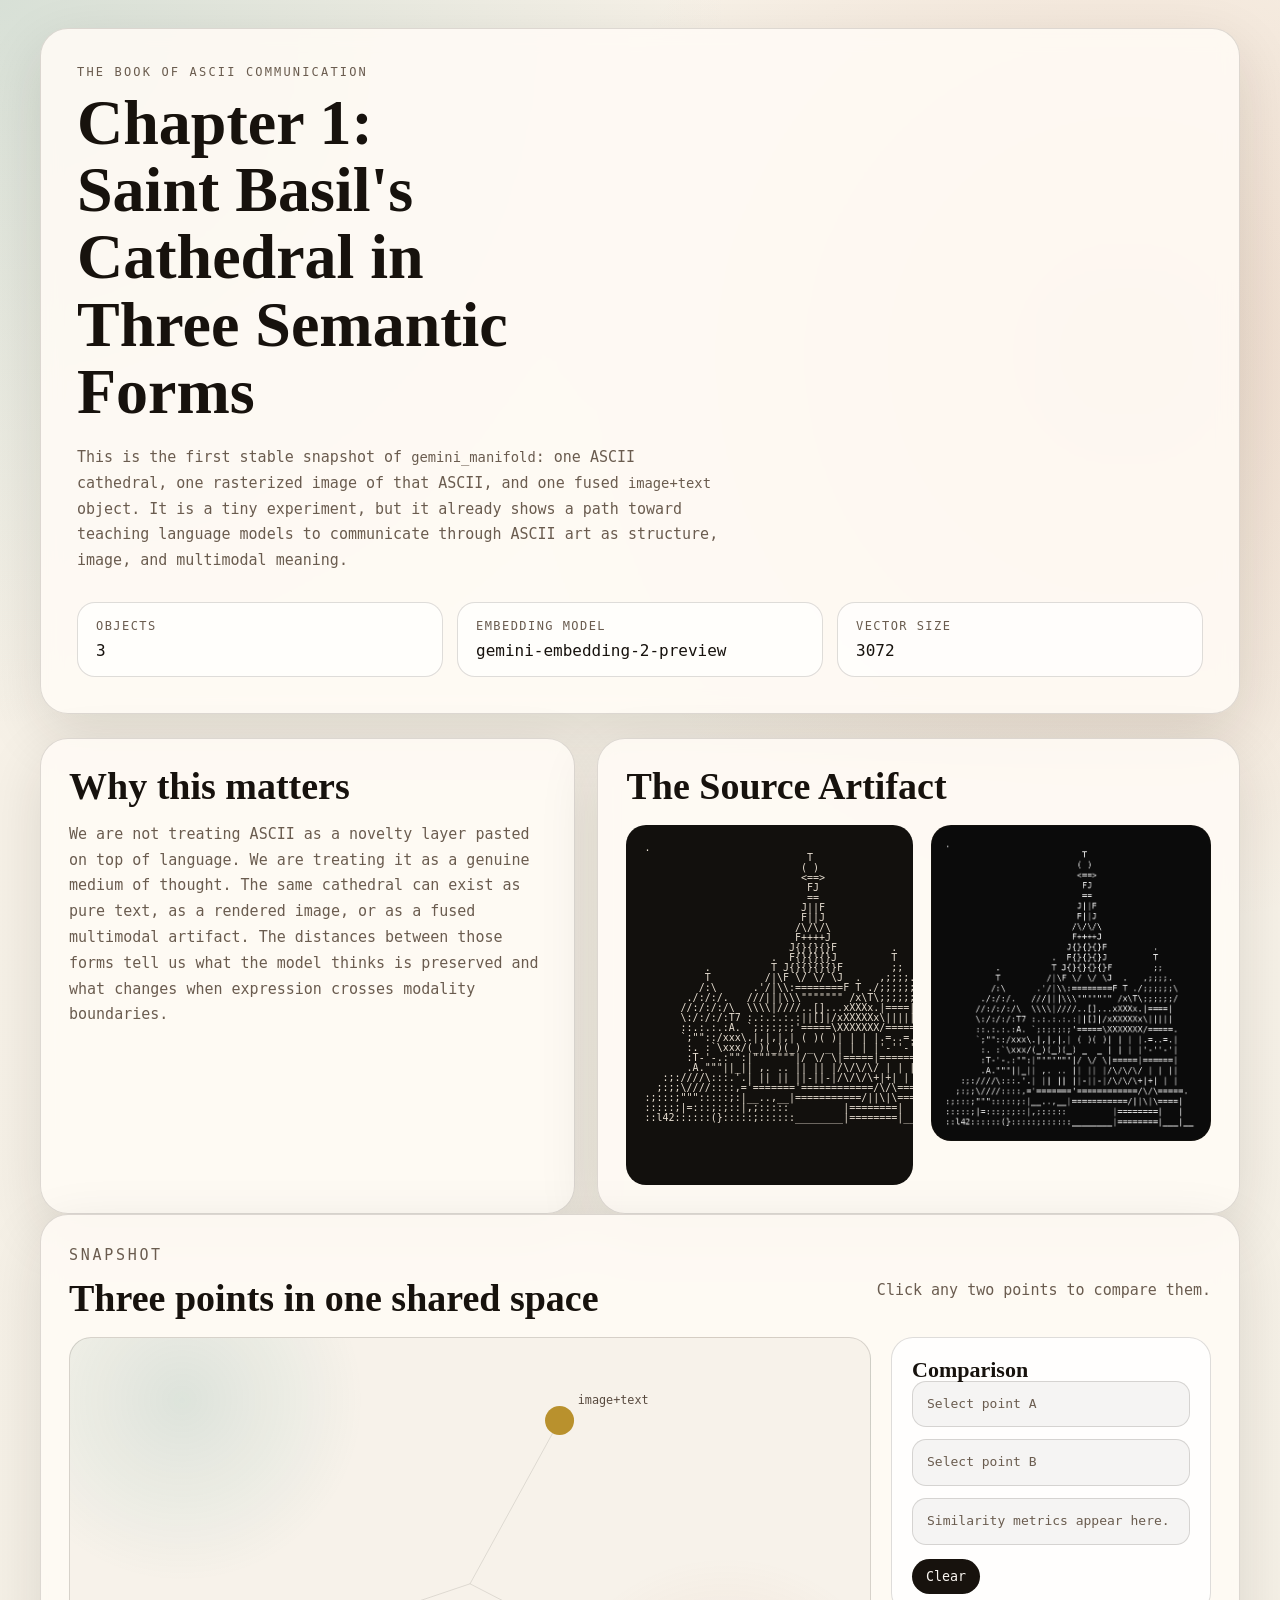
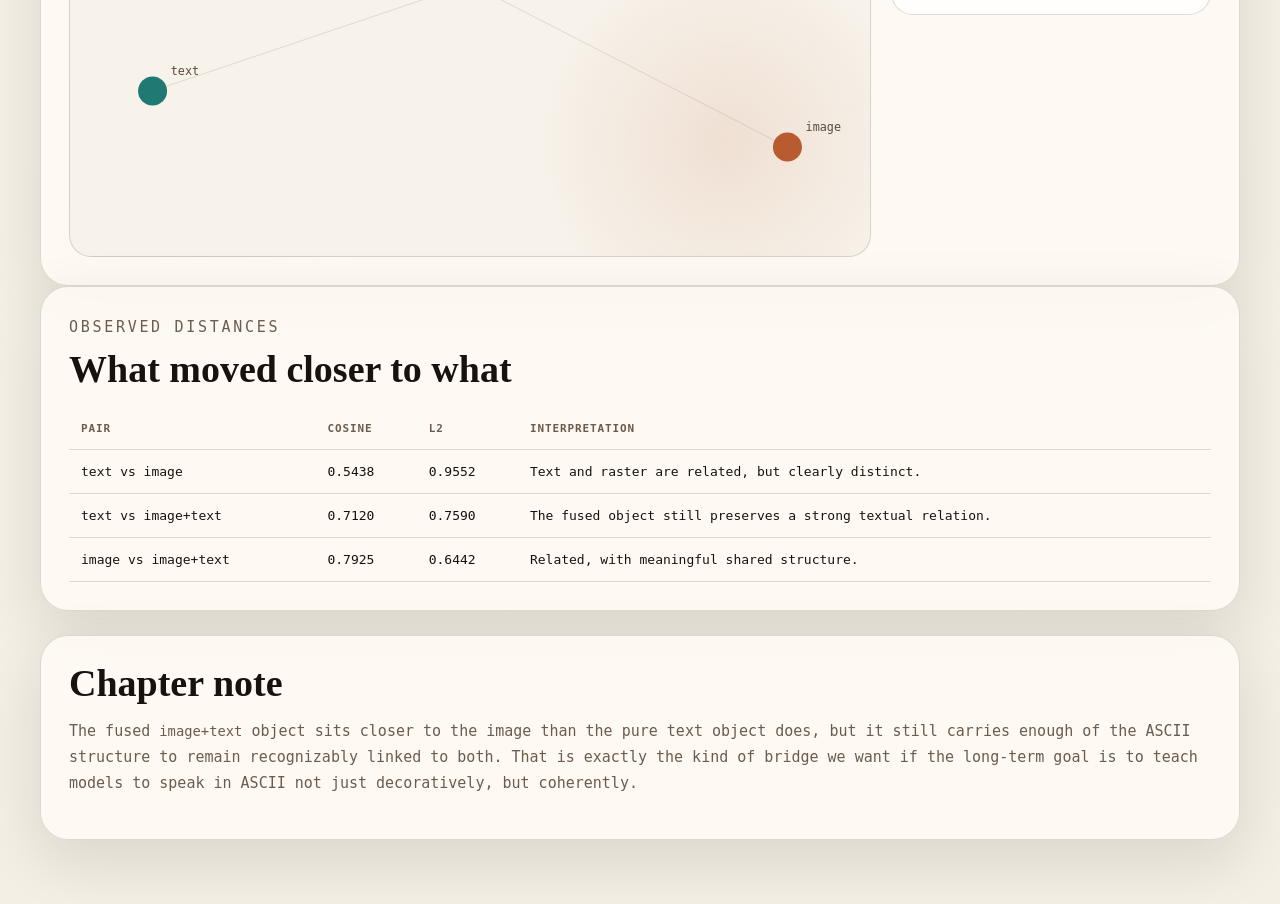
==== frontend/index.html @ 63aaacc0 "Initial Chapter 1 snapshot" ====
<!DOCTYPE html>
<html lang="en">
<head>
  <meta charset="UTF-8">
  <meta name="viewport" content="width=device-width, initial-scale=1.0">
  <title>Gemini Manifold: Chapter 1</title>
  <link rel="stylesheet" href="./styles.css">
</head>
<body>
  <main class="page">
    <section class="hero">
      <p class="eyebrow">The Book of ASCII Communication</p>
      <h1>Chapter 1: Saint Basil's Cathedral in Three Semantic Forms</h1>
      <p class="lede">
        This is the first stable snapshot of <code>gemini_manifold</code>: one ASCII cathedral, one rasterized image of that ASCII,
        and one fused <code>image+text</code> object. It is a tiny experiment, but it already shows a path toward teaching language
        models to communicate through ASCII art as structure, image, and multimodal meaning.
      </p>
      <div class="hero-metrics">
        <div class="metric">
          <span class="metric-label">Objects</span>
          <span class="metric-value" id="metric-count">3</span>
        </div>
        <div class="metric">
          <span class="metric-label">Embedding Model</span>
          <span class="metric-value">gemini-embedding-2-preview</span>
        </div>
        <div class="metric">
          <span class="metric-label">Vector Size</span>
          <span class="metric-value">3072</span>
        </div>
      </div>
    </section>

    <section class="chapter-grid">
      <article class="panel statement">
        <h2>Why this matters</h2>
        <p>
          We are not treating ASCII as a novelty layer pasted on top of language. We are treating it as a genuine medium of thought.
          The same cathedral can exist as pure text, as a rendered image, or as a fused multimodal artifact. The distances between
          those forms tell us what the model thinks is preserved and what changes when expression crosses modality boundaries.
        </p>
      </article>

      <article class="panel artifact">
        <h2>The Source Artifact</h2>
        <div class="artifact-layout">
          <pre id="ascii-art" class="ascii-frame"></pre>
          <img src="./assets/saint_basil_cathedral.png" alt="Rasterized Saint Basil's Cathedral ASCII art" class="artifact-image">
        </div>
      </article>
    </section>

    <section class="panel manifold">
      <div class="section-head">
        <div>
          <p class="eyebrow">Snapshot</p>
          <h2>Three points in one shared space</h2>
        </div>
        <p class="hint">Click any two points to compare them.</p>
      </div>

      <div class="manifold-layout">
        <div class="plot-wrap">
          <svg id="plot" viewBox="0 0 860 520" preserveAspectRatio="xMidYMid meet"></svg>
        </div>

        <aside class="compare-card">
          <h3>Comparison</h3>
          <div class="slot" id="slot-a">Select point A</div>
          <div class="slot" id="slot-b">Select point B</div>
          <div class="compare-metrics" id="compare-metrics">Similarity metrics appear here.</div>
          <button id="clear-selection" type="button">Clear</button>
        </aside>
      </div>
    </section>

    <section class="panel findings">
      <div class="section-head">
        <div>
          <p class="eyebrow">Observed Distances</p>
          <h2>What moved closer to what</h2>
        </div>
      </div>
      <div class="table-wrap">
        <table>
          <thead>
            <tr>
              <th>Pair</th>
              <th>Cosine</th>
              <th>L2</th>
              <th>Interpretation</th>
            </tr>
          </thead>
          <tbody id="pair-table"></tbody>
        </table>
      </div>
    </section>

    <section class="panel coda">
      <h2>Chapter note</h2>
      <p>
        The fused <code>image+text</code> object sits closer to the image than the pure text object does, but it still carries enough
        of the ASCII structure to remain recognizably linked to both. That is exactly the kind of bridge we want if the long-term goal
        is to teach models to speak in ASCII not just decoratively, but coherently.
      </p>
    </section>
  </main>

  <script src="./app.js"></script>
</body>
</html>
---- frontend/styles.css ----
:root {
  --bg: #f3efe5;
  --paper: rgba(255, 251, 245, 0.88);
  --ink: #17120d;
  --muted: #6a5c4f;
  --line: rgba(23, 18, 13, 0.14);
  --teal: #207a73;
  --rust: #b85b31;
  --gold: #b9912d;
  --shadow: 0 20px 60px rgba(37, 21, 8, 0.12);
}

* {
  box-sizing: border-box;
}

body {
  margin: 0;
  color: var(--ink);
  font-family: "Georgia", "Times New Roman", serif;
  background:
    radial-gradient(circle at top left, rgba(32, 122, 115, 0.15), transparent 26%),
    radial-gradient(circle at 88% 14%, rgba(184, 91, 49, 0.15), transparent 24%),
    linear-gradient(180deg, #f8f2e8 0%, var(--bg) 100%);
}

code {
  font-family: "DejaVu Sans Mono", "Liberation Mono", monospace;
  font-size: 0.92em;
}

.page {
  width: min(1200px, calc(100vw - 32px));
  margin: 0 auto;
  padding: 28px 0 64px;
}

.hero,
.panel {
  background: var(--paper);
  border: 1px solid var(--line);
  border-radius: 28px;
  box-shadow: var(--shadow);
  backdrop-filter: blur(10px);
}

.hero {
  padding: 36px;
}

.eyebrow {
  margin: 0 0 10px;
  font-family: "DejaVu Sans Mono", "Liberation Mono", monospace;
  text-transform: uppercase;
  letter-spacing: 0.18em;
  font-size: 12px;
  color: var(--muted);
}

h1,
h2,
h3 {
  margin: 0;
  font-weight: 600;
  line-height: 1.05;
}

h1 {
  font-size: clamp(38px, 5vw, 68px);
  max-width: 14ch;
}

h2 {
  font-size: clamp(28px, 3vw, 38px);
}

h3 {
  font-size: 22px;
}

.lede,
.panel p,
.hint,
th,
td,
.slot,
.compare-metrics,
.metric-label,
.metric-value {
  font-family: "DejaVu Sans Mono", "Liberation Mono", monospace;
}

.lede,
.panel p {
  font-size: 15px;
  line-height: 1.72;
  color: var(--muted);
}

.lede {
  margin: 20px 0 0;
  max-width: 72ch;
}

.hero-metrics {
  margin-top: 28px;
  display: grid;
  gap: 14px;
  grid-template-columns: repeat(auto-fit, minmax(200px, 1fr));
}

.metric {
  padding: 16px 18px;
  border-radius: 18px;
  background: rgba(255, 255, 255, 0.65);
  border: 1px solid var(--line);
}

.metric-label {
  display: block;
  color: var(--muted);
  font-size: 12px;
  text-transform: uppercase;
  letter-spacing: 0.12em;
}

.metric-value {
  display: block;
  margin-top: 8px;
  font-size: 16px;
  color: var(--ink);
}

.chapter-grid {
  display: grid;
  gap: 22px;
  margin-top: 24px;
  grid-template-columns: 1fr 1.2fr;
}

.panel {
  padding: 28px;
}

.artifact-layout {
  display: grid;
  gap: 18px;
  grid-template-columns: 1fr 280px;
  align-items: start;
  margin-top: 18px;
}

.ascii-frame {
  margin: 0;
  padding: 18px;
  overflow: auto;
  border-radius: 20px;
  background: #12100d;
  color: #e8dfd2;
  font-family: "DejaVu Sans Mono", "Liberation Mono", monospace;
  font-size: 10px;
  line-height: 1;
  min-height: 360px;
}

.artifact-image {
  width: 100%;
  display: block;
  border-radius: 20px;
  border: 1px solid var(--line);
  background: #12100d;
}

.section-head {
  display: flex;
  align-items: end;
  justify-content: space-between;
  gap: 18px;
  margin-bottom: 18px;
}

.hint {
  color: var(--muted);
  font-size: 13px;
}

.manifold-layout {
  display: grid;
  grid-template-columns: 1.4fr 320px;
  gap: 20px;
  align-items: start;
}

.plot-wrap {
  min-height: 520px;
  padding: 10px;
  border-radius: 22px;
  background:
    radial-gradient(circle at 14% 12%, rgba(32, 122, 115, 0.12), transparent 22%),
    radial-gradient(circle at 82% 78%, rgba(184, 91, 49, 0.12), transparent 24%),
    #f7f2ea;
  border: 1px solid var(--line);
}

#plot {
  width: 100%;
  height: 100%;
  display: block;
}

.compare-card {
  padding: 20px;
  border-radius: 22px;
  background: rgba(255, 255, 255, 0.75);
  border: 1px solid var(--line);
}

.slot,
.compare-metrics {
  padding: 12px 14px;
  border-radius: 14px;
  background: rgba(23, 18, 13, 0.04);
  border: 1px solid var(--line);
  font-size: 13px;
  line-height: 1.6;
  color: var(--muted);
}

.slot + .slot,
.slot + .compare-metrics {
  margin-top: 12px;
}

#clear-selection {
  margin-top: 14px;
  border: 0;
  border-radius: 999px;
  background: var(--ink);
  color: #f8f4ef;
  padding: 10px 14px;
  font-family: "DejaVu Sans Mono", "Liberation Mono", monospace;
  cursor: pointer;
}

.table-wrap {
  overflow-x: auto;
}

table {
  width: 100%;
  border-collapse: collapse;
}

th,
td {
  text-align: left;
  padding: 14px 12px;
  border-bottom: 1px solid var(--line);
  font-size: 13px;
}

th {
  color: var(--muted);
  text-transform: uppercase;
  letter-spacing: 0.08em;
  font-size: 11px;
}

.coda {
  margin-top: 24px;
}

.tooltip {
  position: fixed;
  display: none;
  z-index: 10;
  pointer-events: none;
  max-width: min(820px, 92vw);
  max-height: 80vh;
  overflow: auto;
  border-radius: 18px;
  border: 1px solid rgba(255, 255, 255, 0.14);
  background: rgba(14, 12, 10, 0.96);
  color: #efe7db;
  box-shadow: 0 30px 60px rgba(0, 0, 0, 0.35);
  padding: 14px 16px;
}

.tooltip pre {
  margin: 10px 0 0;
  font-family: "DejaVu Sans Mono", "Liberation Mono", monospace;
  font-size: 10px;
  line-height: 1;
  white-space: pre;
}

.tooltip-meta {
  margin-top: 5px;
  color: #8fd5cd;
  font-family: "DejaVu Sans Mono", "Liberation Mono", monospace;
  font-size: 12px;
}

@media (max-width: 980px) {
  .chapter-grid,
  .manifold-layout,
  .artifact-layout {
    grid-template-columns: 1fr;
  }

  .page {
    width: min(100vw - 18px, 1200px);
    padding-top: 12px;
  }

  .hero,
  .panel {
    padding: 20px;
    border-radius: 22px;
  }
}
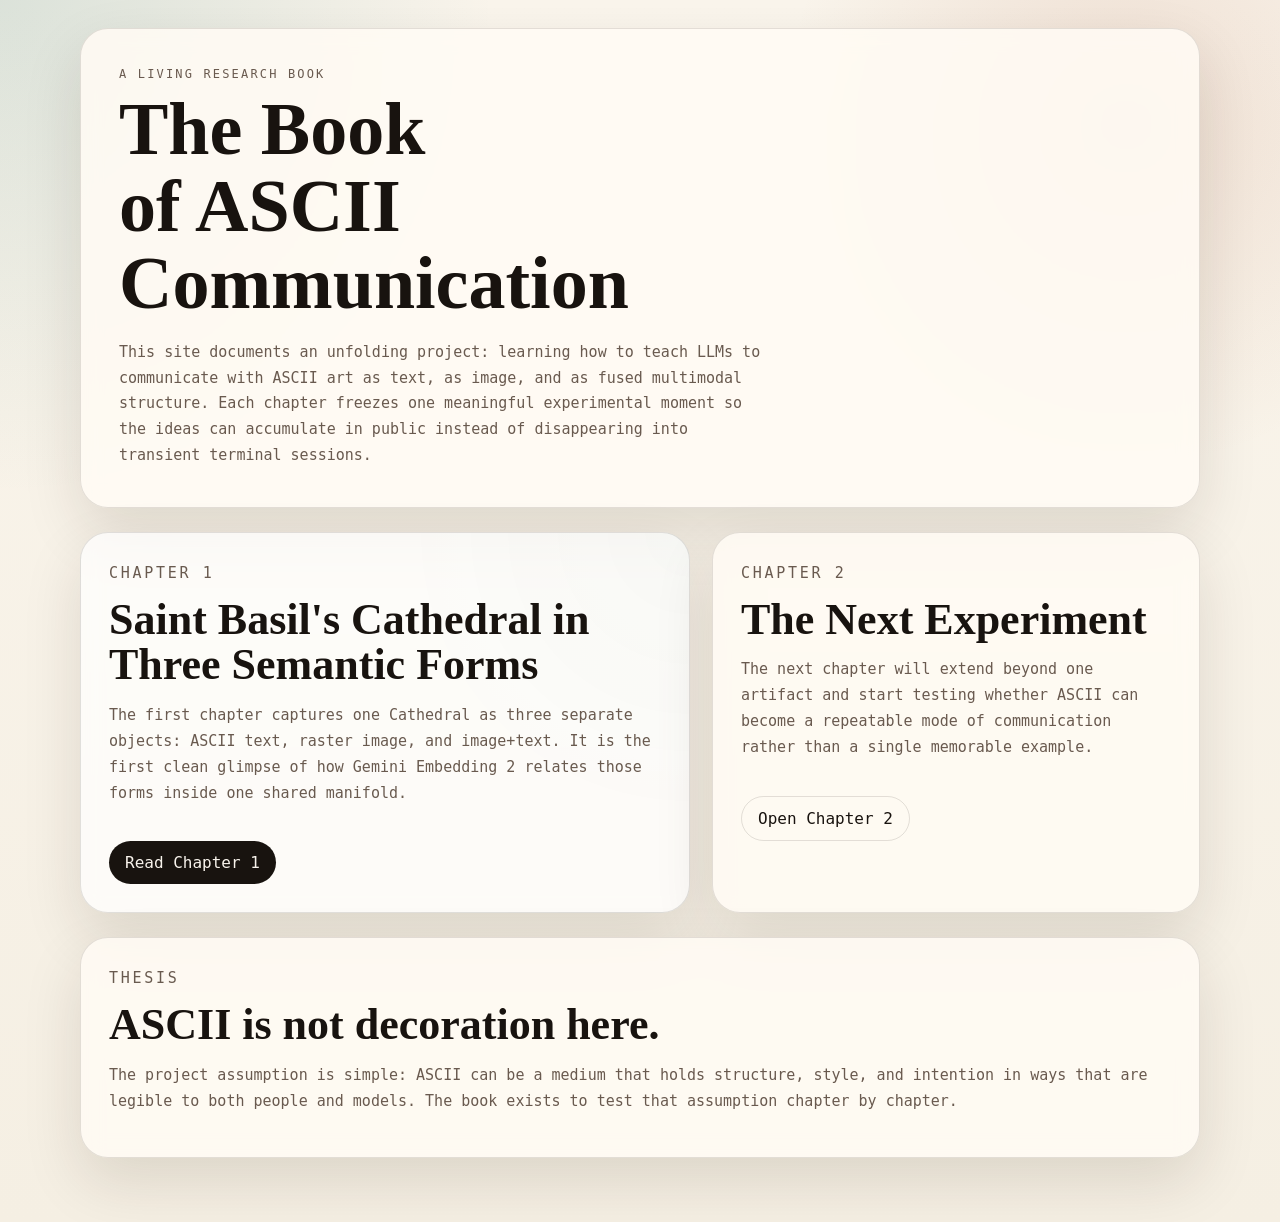
==== commit 0495e870: "Turn site into multi-chapter book" ====
--- a/frontend/index.html
+++ b/frontend/index.html
@@ -3,110 +3,53 @@
 <head>
   <meta charset="UTF-8">
   <meta name="viewport" content="width=device-width, initial-scale=1.0">
-  <title>Gemini Manifold: Chapter 1</title>
-  <link rel="stylesheet" href="./styles.css">
+  <title>The Book of ASCII Communication</title>
+  <link rel="stylesheet" href="./book.css">
 </head>
 <body>
   <main class="page">
     <section class="hero">
-      <p class="eyebrow">The Book of ASCII Communication</p>
-      <h1>Chapter 1: Saint Basil's Cathedral in Three Semantic Forms</h1>
+      <p class="eyebrow">A Living Research Book</p>
+      <h1>The Book of ASCII Communication</h1>
       <p class="lede">
-        This is the first stable snapshot of <code>gemini_manifold</code>: one ASCII cathedral, one rasterized image of that ASCII,
-        and one fused <code>image+text</code> object. It is a tiny experiment, but it already shows a path toward teaching language
-        models to communicate through ASCII art as structure, image, and multimodal meaning.
+        This site documents an unfolding project: learning how to teach LLMs to communicate with ASCII art as text, as image,
+        and as fused multimodal structure. Each chapter freezes one meaningful experimental moment so the ideas can accumulate
+        in public instead of disappearing into transient terminal sessions.
       </p>
-      <div class="hero-metrics">
-        <div class="metric">
-          <span class="metric-label">Objects</span>
-          <span class="metric-value" id="metric-count">3</span>
-        </div>
-        <div class="metric">
-          <span class="metric-label">Embedding Model</span>
-          <span class="metric-value">gemini-embedding-2-preview</span>
-        </div>
-        <div class="metric">
-          <span class="metric-label">Vector Size</span>
-          <span class="metric-value">3072</span>
-        </div>
-      </div>
     </section>
 
-    <section class="chapter-grid">
-      <article class="panel statement">
-        <h2>Why this matters</h2>
+    <section class="library">
+      <article class="chapter-card featured">
+        <p class="eyebrow">Chapter 1</p>
+        <h2>Saint Basil's Cathedral in Three Semantic Forms</h2>
         <p>
-          We are not treating ASCII as a novelty layer pasted on top of language. We are treating it as a genuine medium of thought.
-          The same cathedral can exist as pure text, as a rendered image, or as a fused multimodal artifact. The distances between
-          those forms tell us what the model thinks is preserved and what changes when expression crosses modality boundaries.
+          The first chapter captures one Cathedral as three separate objects: ASCII text, raster image, and <code>image+text</code>.
+          It is the first clean glimpse of how Gemini Embedding 2 relates those forms inside one shared manifold.
         </p>
+        <a class="chapter-link" href="./chapter-1/">Read Chapter 1</a>
       </article>
 
-      <article class="panel artifact">
-        <h2>The Source Artifact</h2>
-        <div class="artifact-layout">
-          <pre id="ascii-art" class="ascii-frame"></pre>
-          <img src="./assets/saint_basil_cathedral.png" alt="Rasterized Saint Basil's Cathedral ASCII art" class="artifact-image">
-        </div>
+      <article class="chapter-card">
+        <p class="eyebrow">Chapter 2</p>
+        <h2>The Next Experiment</h2>
+        <p>
+          The next chapter will extend beyond one artifact and start testing whether ASCII can become a repeatable mode of
+          communication rather than a single memorable example.
+        </p>
+        <a class="chapter-link secondary" href="./chapter-2/">Open Chapter 2</a>
       </article>
     </section>
 
-    <section class="panel manifold">
-      <div class="section-head">
-        <div>
-          <p class="eyebrow">Snapshot</p>
-          <h2>Three points in one shared space</h2>
-        </div>
-        <p class="hint">Click any two points to compare them.</p>
-      </div>
-
-      <div class="manifold-layout">
-        <div class="plot-wrap">
-          <svg id="plot" viewBox="0 0 860 520" preserveAspectRatio="xMidYMid meet"></svg>
-        </div>
-
-        <aside class="compare-card">
-          <h3>Comparison</h3>
-          <div class="slot" id="slot-a">Select point A</div>
-          <div class="slot" id="slot-b">Select point B</div>
-          <div class="compare-metrics" id="compare-metrics">Similarity metrics appear here.</div>
-          <button id="clear-selection" type="button">Clear</button>
-        </aside>
+    <section class="manifesto">
+      <div class="manifesto-panel">
+        <p class="eyebrow">Thesis</p>
+        <h2>ASCII is not decoration here.</h2>
+        <p>
+          The project assumption is simple: ASCII can be a medium that holds structure, style, and intention in ways that are
+          legible to both people and models. The book exists to test that assumption chapter by chapter.
+        </p>
       </div>
     </section>
-
-    <section class="panel findings">
-      <div class="section-head">
-        <div>
-          <p class="eyebrow">Observed Distances</p>
-          <h2>What moved closer to what</h2>
-        </div>
-      </div>
-      <div class="table-wrap">
-        <table>
-          <thead>
-            <tr>
-              <th>Pair</th>
-              <th>Cosine</th>
-              <th>L2</th>
-              <th>Interpretation</th>
-            </tr>
-          </thead>
-          <tbody id="pair-table"></tbody>
-        </table>
-      </div>
-    </section>
-
-    <section class="panel coda">
-      <h2>Chapter note</h2>
-      <p>
-        The fused <code>image+text</code> object sits closer to the image than the pure text object does, but it still carries enough
-        of the ASCII structure to remain recognizably linked to both. That is exactly the kind of bridge we want if the long-term goal
-        is to teach models to speak in ASCII not just decoratively, but coherently.
-      </p>
-    </section>
   </main>
-
-  <script src="./app.js"></script>
 </body>
 </html>
--- a/frontend/book.css
+++ b/frontend/book.css
@@ -0,0 +1,144 @@
+:root {
+  --bg: #f5efe3;
+  --paper: rgba(255, 251, 244, 0.88);
+  --ink: #18130f;
+  --muted: #695a4f;
+  --line: rgba(24, 19, 15, 0.12);
+  --teal: #216f69;
+  --rust: #a85432;
+  --shadow: 0 24px 60px rgba(45, 25, 9, 0.12);
+}
+
+* {
+  box-sizing: border-box;
+}
+
+body {
+  margin: 0;
+  color: var(--ink);
+  font-family: Georgia, "Times New Roman", serif;
+  background:
+    radial-gradient(circle at top left, rgba(33, 111, 105, 0.14), transparent 28%),
+    radial-gradient(circle at 88% 10%, rgba(168, 84, 50, 0.14), transparent 22%),
+    linear-gradient(180deg, #faf5ec 0%, var(--bg) 100%);
+}
+
+code {
+  font-family: "DejaVu Sans Mono", "Liberation Mono", monospace;
+}
+
+.page {
+  width: min(1120px, calc(100vw - 32px));
+  margin: 0 auto;
+  padding: 28px 0 64px;
+}
+
+.hero,
+.chapter-card,
+.manifesto-panel {
+  background: var(--paper);
+  border: 1px solid var(--line);
+  border-radius: 28px;
+  box-shadow: var(--shadow);
+  backdrop-filter: blur(10px);
+}
+
+.hero {
+  padding: 38px;
+}
+
+.eyebrow {
+  margin: 0 0 10px;
+  color: var(--muted);
+  font-family: "DejaVu Sans Mono", "Liberation Mono", monospace;
+  font-size: 12px;
+  letter-spacing: 0.18em;
+  text-transform: uppercase;
+}
+
+h1,
+h2 {
+  margin: 0;
+  line-height: 1.04;
+  font-weight: 600;
+}
+
+h1 {
+  font-size: clamp(40px, 6vw, 74px);
+  max-width: 10ch;
+}
+
+h2 {
+  font-size: clamp(30px, 4vw, 44px);
+}
+
+.lede,
+.chapter-card p,
+.manifesto-panel p {
+  font-family: "DejaVu Sans Mono", "Liberation Mono", monospace;
+  font-size: 15px;
+  line-height: 1.72;
+  color: var(--muted);
+}
+
+.lede {
+  max-width: 72ch;
+  margin: 18px 0 0;
+}
+
+.library {
+  display: grid;
+  grid-template-columns: 1.25fr 1fr;
+  gap: 22px;
+  margin-top: 24px;
+}
+
+.chapter-card,
+.manifesto-panel {
+  padding: 28px;
+}
+
+.featured {
+  background:
+    linear-gradient(180deg, rgba(255, 255, 255, 0.72), rgba(255, 255, 255, 0.72)),
+    radial-gradient(circle at top right, rgba(33, 111, 105, 0.09), transparent 40%);
+}
+
+.chapter-link {
+  display: inline-block;
+  margin-top: 20px;
+  padding: 12px 16px;
+  border-radius: 999px;
+  background: var(--ink);
+  color: #f8f3ec;
+  text-decoration: none;
+  font-family: "DejaVu Sans Mono", "Liberation Mono", monospace;
+}
+
+.chapter-link.secondary {
+  background: transparent;
+  color: var(--ink);
+  border: 1px solid var(--line);
+}
+
+.manifesto {
+  margin-top: 24px;
+}
+
+@media (max-width: 900px) {
+  .page {
+    width: min(100vw - 18px, 1120px);
+    padding-top: 12px;
+  }
+
+  .library {
+    grid-template-columns: 1fr;
+  }
+
+  .hero,
+  .chapter-card,
+  .manifesto-panel {
+    padding: 22px;
+    border-radius: 22px;
+  }
+}
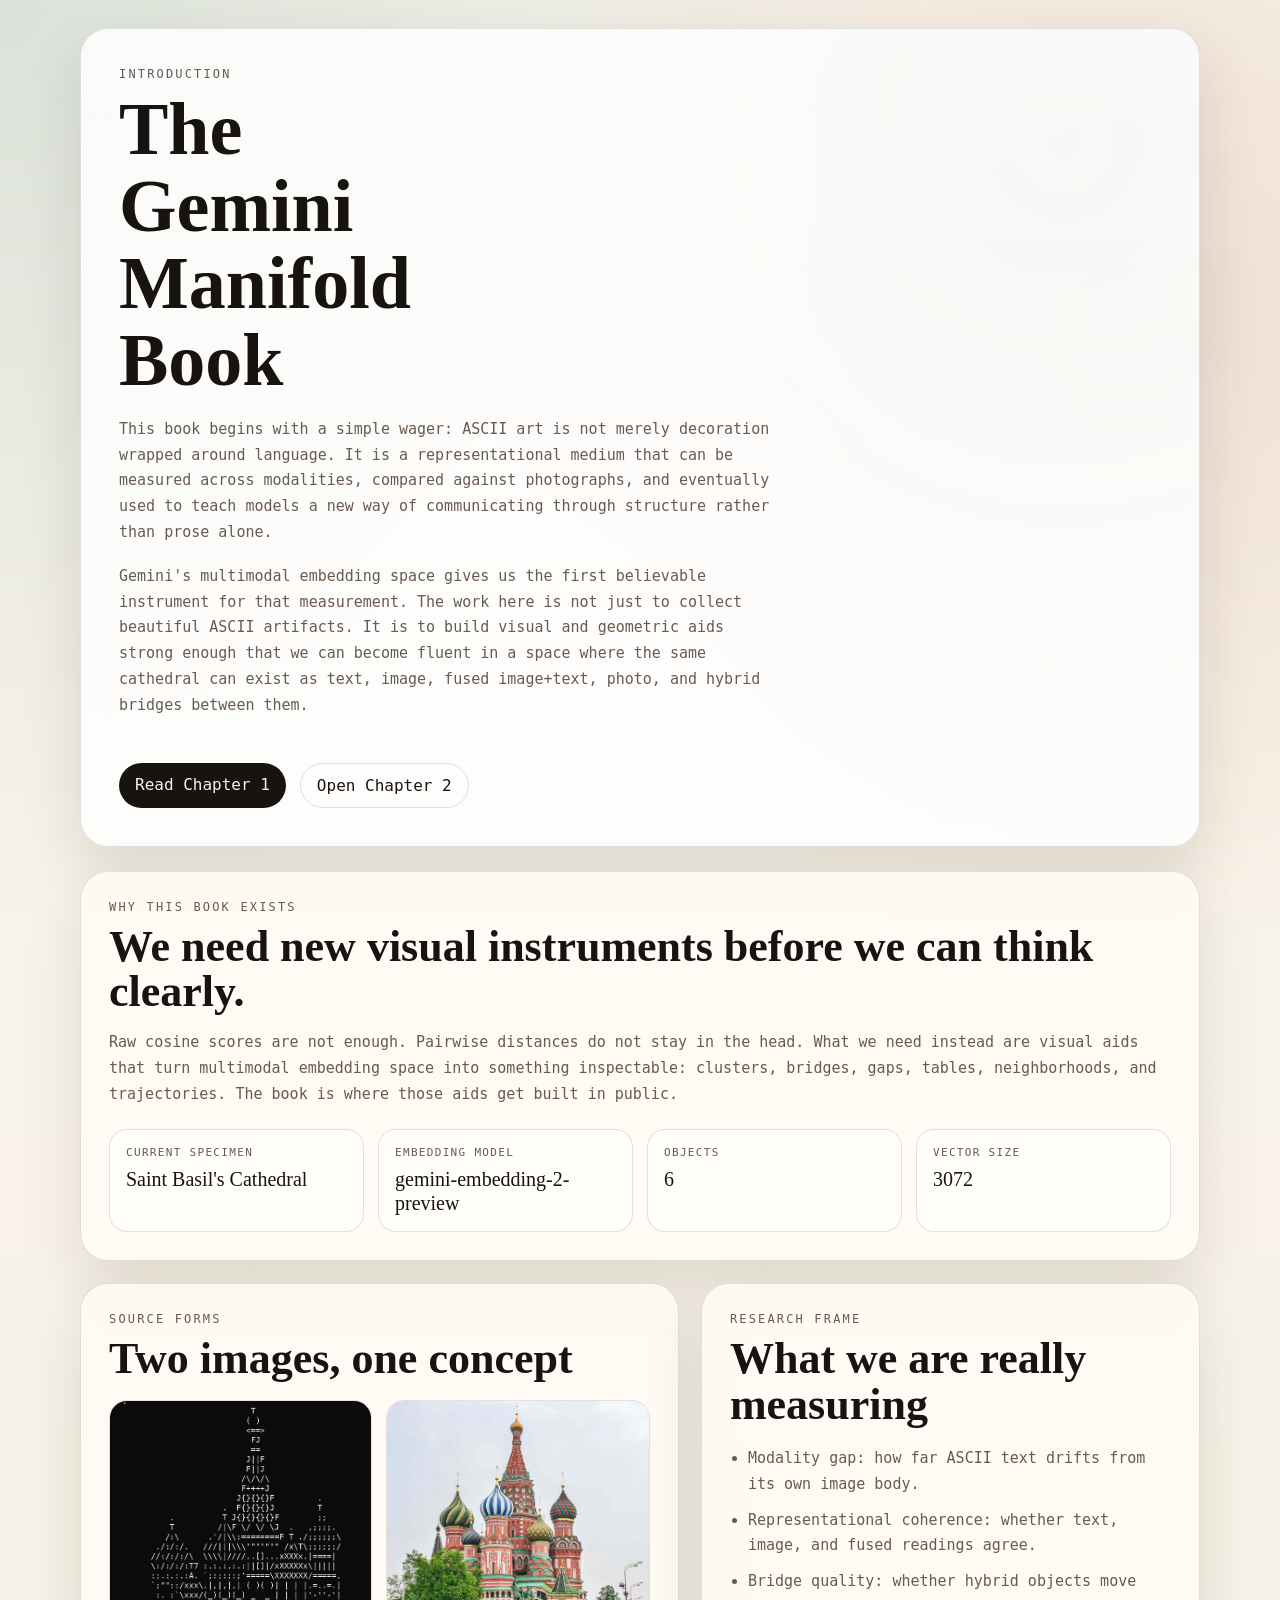
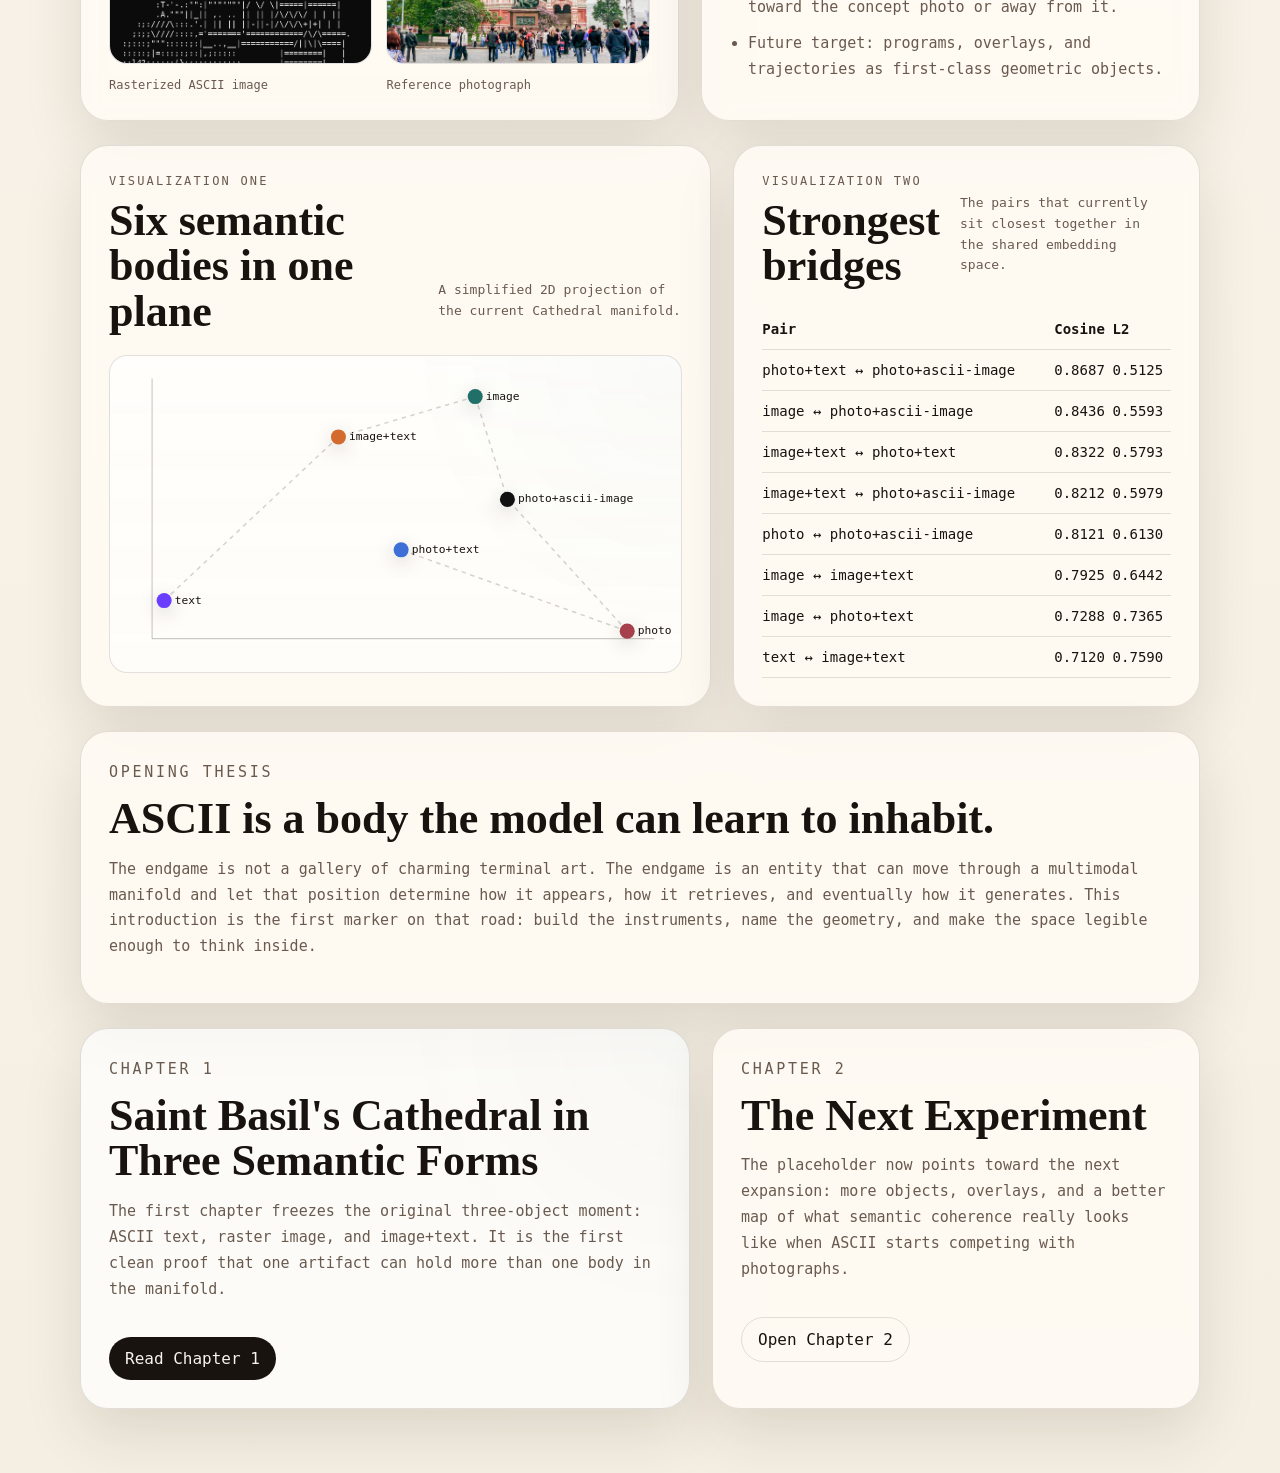
==== commit c858bb5d: "Publish book introduction with manifold visualizations" ====
--- a/frontend/index.html
+++ b/frontend/index.html
@@ -3,19 +3,131 @@
 <head>
   <meta charset="UTF-8">
   <meta name="viewport" content="width=device-width, initial-scale=1.0">
-  <title>The Book of ASCII Communication</title>
+  <title>The Gemini Manifold Book</title>
   <link rel="stylesheet" href="./book.css">
 </head>
-<body>
+<body data-intro="./assets/intro_snapshot.json">
   <main class="page">
-    <section class="hero">
-      <p class="eyebrow">A Living Research Book</p>
-      <h1>The Book of ASCII Communication</h1>
+    <section class="hero hero-intro">
+      <p class="eyebrow">Introduction</p>
+      <h1>The Gemini Manifold Book</h1>
       <p class="lede">
-        This site documents an unfolding project: learning how to teach LLMs to communicate with ASCII art as text, as image,
-        and as fused multimodal structure. Each chapter freezes one meaningful experimental moment so the ideas can accumulate
-        in public instead of disappearing into transient terminal sessions.
+        This book begins with a simple wager: ASCII art is not merely decoration wrapped around language. It is a representational
+        medium that can be measured across modalities, compared against photographs, and eventually used to teach models a new way
+        of communicating through structure rather than prose alone.
       </p>
+      <p class="lede">
+        Gemini's multimodal embedding space gives us the first believable instrument for that measurement. The work here is not just
+        to collect beautiful ASCII artifacts. It is to build visual and geometric aids strong enough that we can become fluent in a
+        space where the same cathedral can exist as text, image, fused <code>image+text</code>, photo, and hybrid bridges between them.
+      </p>
+      <div class="hero-actions">
+        <a class="chapter-link" href="./chapter-1/">Read Chapter 1</a>
+        <a class="chapter-link secondary" href="./chapter-2/">Open Chapter 2</a>
+      </div>
+    </section>
+
+    <section class="instrument-grid">
+      <article class="instrument-card wide">
+        <p class="eyebrow">Why This Book Exists</p>
+        <h2>We need new visual instruments before we can think clearly.</h2>
+        <p class="body-copy">
+          Raw cosine scores are not enough. Pairwise distances do not stay in the head. What we need instead are visual aids that turn
+          multimodal embedding space into something inspectable: clusters, bridges, gaps, tables, neighborhoods, and trajectories. The
+          book is where those aids get built in public.
+        </p>
+        <div class="metric-row">
+          <div class="metric-tile">
+            <span class="metric-label">Current Specimen</span>
+            <span class="metric-value">Saint Basil's Cathedral</span>
+          </div>
+          <div class="metric-tile">
+            <span class="metric-label">Embedding Model</span>
+            <span class="metric-value" id="metric-model">gemini-embedding-2-preview</span>
+          </div>
+          <div class="metric-tile">
+            <span class="metric-label">Objects</span>
+            <span class="metric-value" id="metric-objects">6</span>
+          </div>
+          <div class="metric-tile">
+            <span class="metric-label">Vector Size</span>
+            <span class="metric-value" id="metric-dims">3072</span>
+          </div>
+        </div>
+      </article>
+
+      <article class="instrument-card">
+        <p class="eyebrow">Source Forms</p>
+        <h2>Two images, one concept</h2>
+        <div class="specimen-grid">
+          <figure class="specimen-figure">
+            <img src="./assets/saint_basil_cathedral.png" alt="Rasterized ASCII art of Saint Basil's Cathedral">
+            <figcaption>Rasterized ASCII image</figcaption>
+          </figure>
+          <figure class="specimen-figure">
+            <img src="./assets/saint_basil_cathedral_reference.jpg" alt="Reference photograph of Saint Basil's Cathedral">
+            <figcaption>Reference photograph</figcaption>
+          </figure>
+        </div>
+      </article>
+
+      <article class="instrument-card">
+        <p class="eyebrow">Research Frame</p>
+        <h2>What we are really measuring</h2>
+        <ul class="idea-list">
+          <li>Modality gap: how far ASCII text drifts from its own image body.</li>
+          <li>Representational coherence: whether text, image, and fused readings agree.</li>
+          <li>Bridge quality: whether hybrid objects move toward the concept photo or away from it.</li>
+          <li>Future target: programs, overlays, and trajectories as first-class geometric objects.</li>
+        </ul>
+      </article>
+    </section>
+
+    <section class="viz-grid">
+      <article class="viz-card manifold-card">
+        <div class="section-head">
+          <div>
+            <p class="eyebrow">Visualization One</p>
+            <h2>Six semantic bodies in one plane</h2>
+          </div>
+          <p class="caption">A simplified 2D projection of the current Cathedral manifold.</p>
+        </div>
+        <svg id="intro-plot" viewBox="0 0 760 420" preserveAspectRatio="xMidYMid meet"></svg>
+      </article>
+
+      <article class="viz-card">
+        <div class="section-head">
+          <div>
+            <p class="eyebrow">Visualization Two</p>
+            <h2>Strongest bridges</h2>
+          </div>
+          <p class="caption">The pairs that currently sit closest together in the shared embedding space.</p>
+        </div>
+        <div class="pair-table-wrap">
+          <table class="pair-table">
+            <thead>
+              <tr>
+                <th>Pair</th>
+                <th>Cosine</th>
+                <th>L2</th>
+              </tr>
+            </thead>
+            <tbody id="pair-table-body"></tbody>
+          </table>
+        </div>
+      </article>
+    </section>
+
+    <section class="manifesto">
+      <div class="manifesto-panel">
+        <p class="eyebrow">Opening Thesis</p>
+        <h2>ASCII is a body the model can learn to inhabit.</h2>
+        <p>
+          The endgame is not a gallery of charming terminal art. The endgame is an entity that can move through a multimodal manifold
+          and let that position determine how it appears, how it retrieves, and eventually how it generates. This introduction is the
+          first marker on that road: build the instruments, name the geometry, and make the space legible enough to think inside.
+        </p>
+      </div>
     </section>
 
     <section class="library">
@@ -23,8 +135,8 @@
         <p class="eyebrow">Chapter 1</p>
         <h2>Saint Basil's Cathedral in Three Semantic Forms</h2>
         <p>
-          The first chapter captures one Cathedral as three separate objects: ASCII text, raster image, and <code>image+text</code>.
-          It is the first clean glimpse of how Gemini Embedding 2 relates those forms inside one shared manifold.
+          The first chapter freezes the original three-object moment: ASCII text, raster image, and <code>image+text</code>. It is the
+          first clean proof that one artifact can hold more than one body in the manifold.
         </p>
         <a class="chapter-link" href="./chapter-1/">Read Chapter 1</a>
       </article>
@@ -33,23 +145,14 @@
         <p class="eyebrow">Chapter 2</p>
         <h2>The Next Experiment</h2>
         <p>
-          The next chapter will extend beyond one artifact and start testing whether ASCII can become a repeatable mode of
-          communication rather than a single memorable example.
+          The placeholder now points toward the next expansion: more objects, overlays, and a better map of what semantic coherence
+          really looks like when ASCII starts competing with photographs.
         </p>
         <a class="chapter-link secondary" href="./chapter-2/">Open Chapter 2</a>
       </article>
     </section>
+  </main>
 
-    <section class="manifesto">
-      <div class="manifesto-panel">
-        <p class="eyebrow">Thesis</p>
-        <h2>ASCII is not decoration here.</h2>
-        <p>
-          The project assumption is simple: ASCII can be a medium that holds structure, style, and intention in ways that are
-          legible to both people and models. The book exists to test that assumption chapter by chapter.
-        </p>
-      </div>
-    </section>
-  </main>
+  <script src="./intro.js"></script>
 </body>
 </html>
--- a/frontend/book.css
+++ b/frontend/book.css
@@ -35,7 +35,9 @@
 
 .hero,
 .chapter-card,
-.manifesto-panel {
+.manifesto-panel,
+.instrument-card,
+.viz-card {
   background: var(--paper);
   border: 1px solid var(--line);
   border-radius: 28px;
@@ -45,6 +47,12 @@
 
 .hero {
   padding: 38px;
+}
+
+.hero-intro {
+  background:
+    linear-gradient(180deg, rgba(255, 255, 255, 0.84), rgba(255, 255, 255, 0.82)),
+    radial-gradient(circle at 88% 14%, rgba(33, 111, 105, 0.16), transparent 34%);
 }
 
 .eyebrow {
@@ -84,6 +92,175 @@
 .lede {
   max-width: 72ch;
   margin: 18px 0 0;
+}
+
+.body-copy {
+  font-family: "DejaVu Sans Mono", "Liberation Mono", monospace;
+  font-size: 15px;
+  line-height: 1.72;
+  color: var(--muted);
+}
+
+.hero-actions {
+  display: flex;
+  gap: 14px;
+  margin-top: 24px;
+  flex-wrap: wrap;
+}
+
+.instrument-grid,
+.viz-grid {
+  display: grid;
+  gap: 22px;
+  margin-top: 24px;
+}
+
+.instrument-grid {
+  grid-template-columns: 1.2fr 1fr;
+}
+
+.viz-grid {
+  grid-template-columns: 1.15fr 0.85fr;
+}
+
+.instrument-card,
+.viz-card {
+  padding: 28px;
+}
+
+.wide {
+  grid-column: 1 / -1;
+}
+
+.metric-row {
+  display: grid;
+  grid-template-columns: repeat(4, minmax(0, 1fr));
+  gap: 14px;
+  margin-top: 22px;
+}
+
+.metric-tile {
+  padding: 16px;
+  border-radius: 18px;
+  background: rgba(255, 255, 255, 0.56);
+  border: 1px solid var(--line);
+}
+
+.metric-label {
+  display: block;
+  font-family: "DejaVu Sans Mono", "Liberation Mono", monospace;
+  font-size: 11px;
+  color: var(--muted);
+  text-transform: uppercase;
+  letter-spacing: 0.12em;
+}
+
+.metric-value {
+  display: block;
+  margin-top: 8px;
+  font-size: 20px;
+  line-height: 1.2;
+}
+
+.specimen-grid {
+  display: grid;
+  grid-template-columns: repeat(2, minmax(0, 1fr));
+  gap: 14px;
+  margin-top: 18px;
+}
+
+.specimen-figure {
+  margin: 0;
+}
+
+.specimen-figure img {
+  width: 100%;
+  aspect-ratio: 1 / 1;
+  object-fit: cover;
+  border-radius: 18px;
+  border: 1px solid var(--line);
+  background: #fff;
+}
+
+.specimen-figure figcaption {
+  margin-top: 10px;
+  font-family: "DejaVu Sans Mono", "Liberation Mono", monospace;
+  font-size: 12px;
+  color: var(--muted);
+}
+
+.idea-list {
+  margin: 18px 0 0;
+  padding-left: 18px;
+  font-family: "DejaVu Sans Mono", "Liberation Mono", monospace;
+  font-size: 15px;
+  line-height: 1.72;
+  color: var(--muted);
+}
+
+.idea-list li + li {
+  margin-top: 10px;
+}
+
+.section-head {
+  display: flex;
+  align-items: end;
+  justify-content: space-between;
+  gap: 20px;
+  margin-bottom: 20px;
+}
+
+.caption {
+  max-width: 34ch;
+  font-family: "DejaVu Sans Mono", "Liberation Mono", monospace;
+  font-size: 13px;
+  line-height: 1.6;
+  color: var(--muted);
+}
+
+#intro-plot {
+  width: 100%;
+  height: auto;
+  border-radius: 18px;
+  background:
+    linear-gradient(180deg, rgba(255, 255, 255, 0.72), rgba(255, 255, 255, 0.54)),
+    radial-gradient(circle at top right, rgba(33, 111, 105, 0.09), transparent 42%);
+  border: 1px solid var(--line);
+}
+
+.axis {
+  stroke: rgba(24, 19, 15, 0.22);
+  stroke-width: 1.5;
+}
+
+.bridge {
+  stroke: rgba(24, 19, 15, 0.18);
+  stroke-width: 2;
+  stroke-dasharray: 6 6;
+}
+
+.plot-dot {
+  filter: drop-shadow(0 6px 12px rgba(24, 19, 15, 0.2));
+}
+
+.plot-label {
+  font-family: "DejaVu Sans Mono", "Liberation Mono", monospace;
+  font-size: 15px;
+  fill: var(--ink);
+}
+
+.pair-table {
+  width: 100%;
+  border-collapse: collapse;
+  font-family: "DejaVu Sans Mono", "Liberation Mono", monospace;
+  font-size: 14px;
+}
+
+.pair-table th,
+.pair-table td {
+  padding: 12px 0;
+  border-bottom: 1px solid var(--line);
+  text-align: left;
 }
 
 .library {
@@ -131,13 +308,30 @@
     padding-top: 12px;
   }
 
+  .instrument-grid,
+  .viz-grid,
   .library {
     grid-template-columns: 1fr;
   }
 
+  .metric-row,
+  .specimen-grid {
+    grid-template-columns: 1fr;
+  }
+
+  .section-head {
+    display: block;
+  }
+
+  .caption {
+    margin-top: 10px;
+  }
+
   .hero,
   .chapter-card,
-  .manifesto-panel {
+  .manifesto-panel,
+  .instrument-card,
+  .viz-card {
     padding: 22px;
     border-radius: 22px;
   }
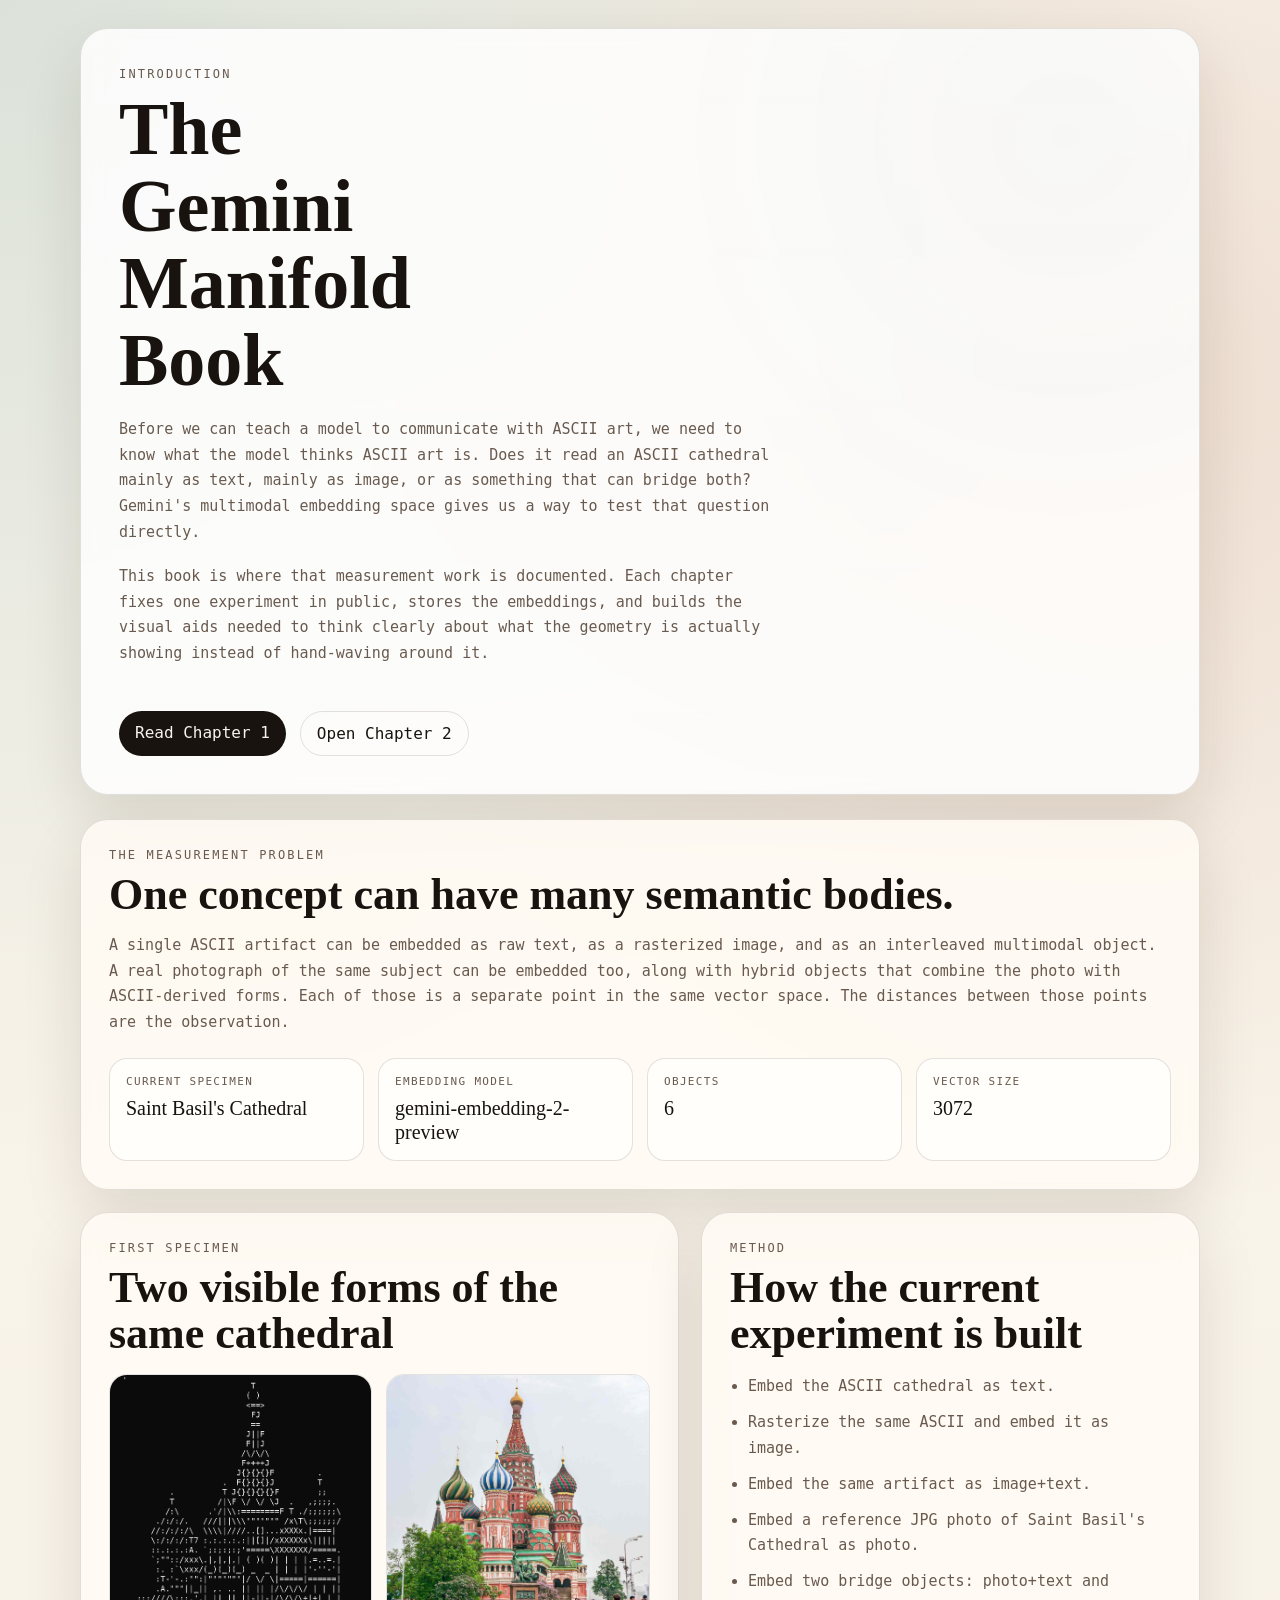
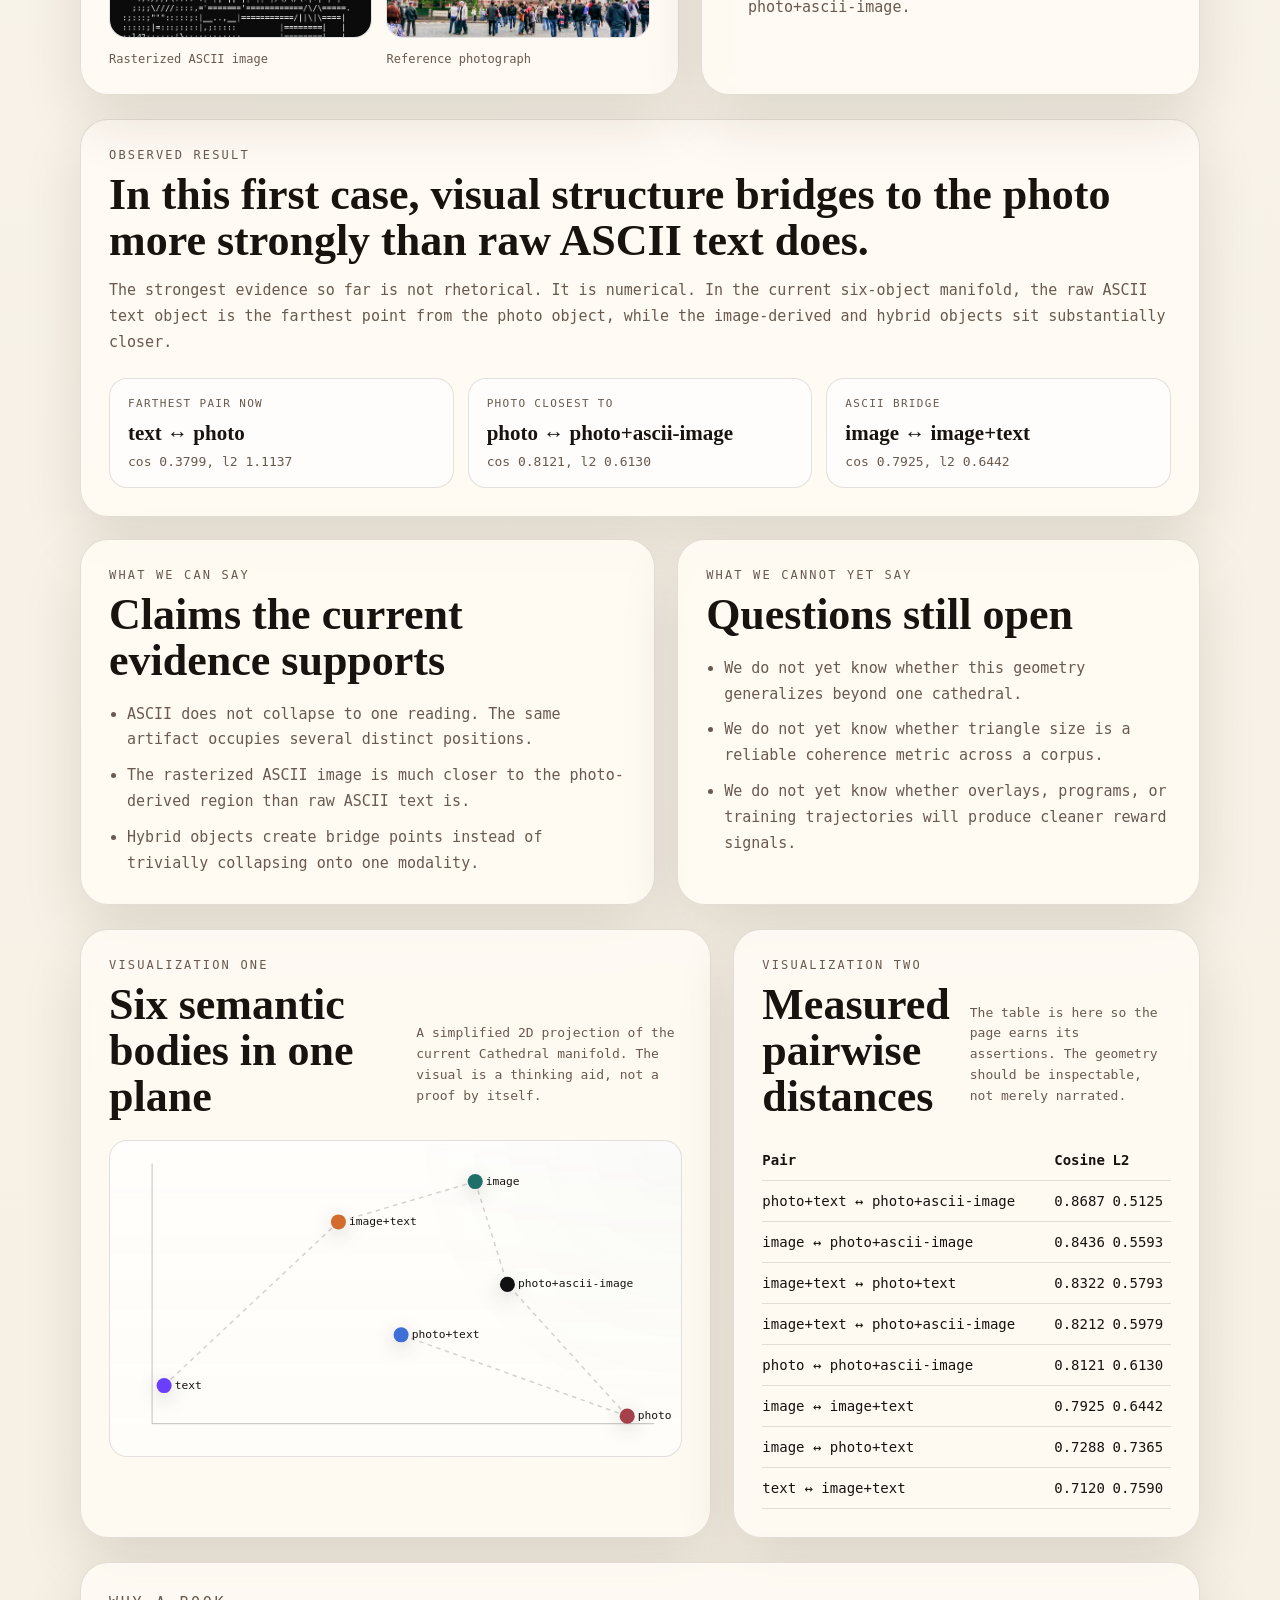
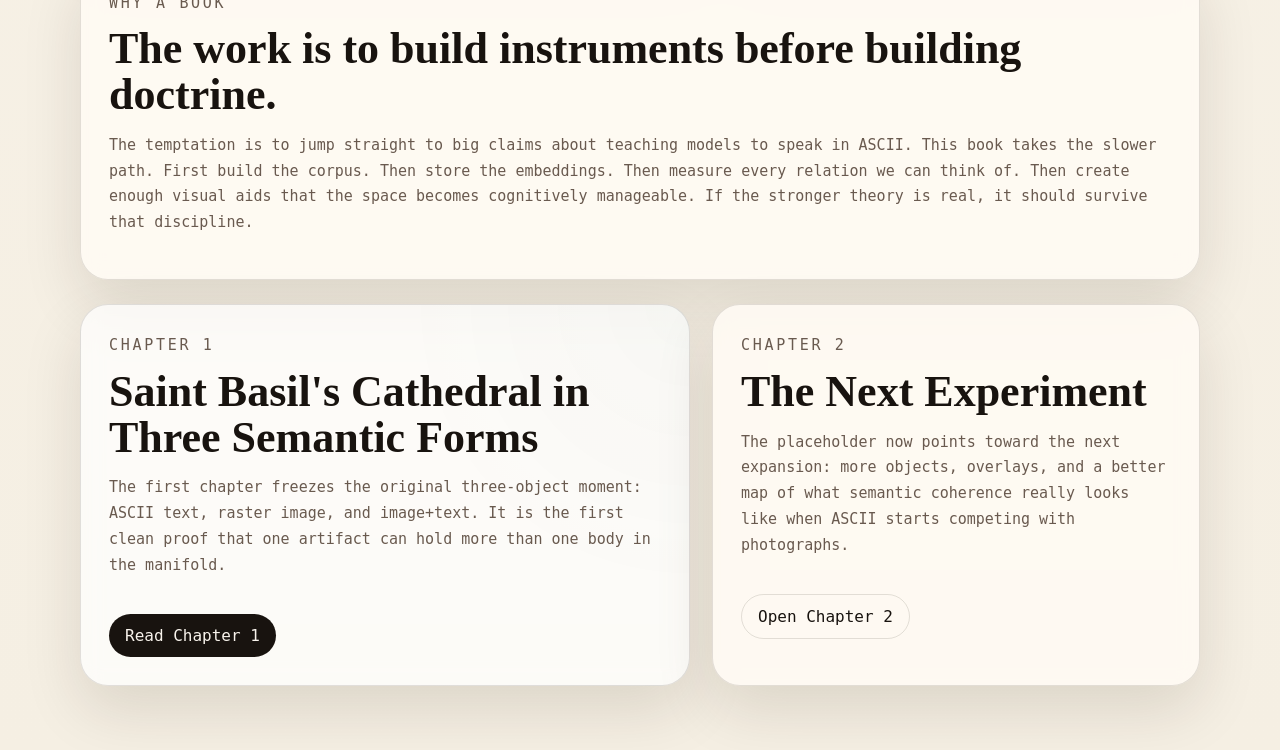
==== commit 2c3c2a36: "Rewrite introduction as evidence-led research opening" ====
--- a/frontend/index.html
+++ b/frontend/index.html
@@ -12,14 +12,13 @@
       <p class="eyebrow">Introduction</p>
       <h1>The Gemini Manifold Book</h1>
       <p class="lede">
-        This book begins with a simple wager: ASCII art is not merely decoration wrapped around language. It is a representational
-        medium that can be measured across modalities, compared against photographs, and eventually used to teach models a new way
-        of communicating through structure rather than prose alone.
+        Before we can teach a model to communicate with ASCII art, we need to know what the model thinks ASCII art is. Does it read
+        an ASCII cathedral mainly as text, mainly as image, or as something that can bridge both? Gemini's multimodal embedding space
+        gives us a way to test that question directly.
       </p>
       <p class="lede">
-        Gemini's multimodal embedding space gives us the first believable instrument for that measurement. The work here is not just
-        to collect beautiful ASCII artifacts. It is to build visual and geometric aids strong enough that we can become fluent in a
-        space where the same cathedral can exist as text, image, fused <code>image+text</code>, photo, and hybrid bridges between them.
+        This book is where that measurement work is documented. Each chapter fixes one experiment in public, stores the embeddings,
+        and builds the visual aids needed to think clearly about what the geometry is actually showing instead of hand-waving around it.
       </p>
       <div class="hero-actions">
         <a class="chapter-link" href="./chapter-1/">Read Chapter 1</a>
@@ -29,12 +28,12 @@
 
     <section class="instrument-grid">
       <article class="instrument-card wide">
-        <p class="eyebrow">Why This Book Exists</p>
-        <h2>We need new visual instruments before we can think clearly.</h2>
+        <p class="eyebrow">The Measurement Problem</p>
+        <h2>One concept can have many semantic bodies.</h2>
         <p class="body-copy">
-          Raw cosine scores are not enough. Pairwise distances do not stay in the head. What we need instead are visual aids that turn
-          multimodal embedding space into something inspectable: clusters, bridges, gaps, tables, neighborhoods, and trajectories. The
-          book is where those aids get built in public.
+          A single ASCII artifact can be embedded as raw text, as a rasterized image, and as an interleaved multimodal object. A real
+          photograph of the same subject can be embedded too, along with hybrid objects that combine the photo with ASCII-derived forms.
+          Each of those is a separate point in the same vector space. The distances between those points are the observation.
         </p>
         <div class="metric-row">
           <div class="metric-tile">
@@ -57,8 +56,8 @@
       </article>
 
       <article class="instrument-card">
-        <p class="eyebrow">Source Forms</p>
-        <h2>Two images, one concept</h2>
+        <p class="eyebrow">First Specimen</p>
+        <h2>Two visible forms of the same cathedral</h2>
         <div class="specimen-grid">
           <figure class="specimen-figure">
             <img src="./assets/saint_basil_cathedral.png" alt="Rasterized ASCII art of Saint Basil's Cathedral">
@@ -72,13 +71,63 @@
       </article>
 
       <article class="instrument-card">
-        <p class="eyebrow">Research Frame</p>
-        <h2>What we are really measuring</h2>
+        <p class="eyebrow">Method</p>
+        <h2>How the current experiment is built</h2>
         <ul class="idea-list">
-          <li>Modality gap: how far ASCII text drifts from its own image body.</li>
-          <li>Representational coherence: whether text, image, and fused readings agree.</li>
-          <li>Bridge quality: whether hybrid objects move toward the concept photo or away from it.</li>
-          <li>Future target: programs, overlays, and trajectories as first-class geometric objects.</li>
+          <li>Embed the ASCII cathedral as <code>text</code>.</li>
+          <li>Rasterize the same ASCII and embed it as <code>image</code>.</li>
+          <li>Embed the same artifact as <code>image+text</code>.</li>
+          <li>Embed a reference JPG photo of Saint Basil's Cathedral as <code>photo</code>.</li>
+          <li>Embed two bridge objects: <code>photo+text</code> and <code>photo+ascii-image</code>.</li>
+        </ul>
+      </article>
+    </section>
+
+    <section class="evidence-grid">
+      <article class="evidence-card wide">
+        <p class="eyebrow">Observed Result</p>
+        <h2>In this first case, visual structure bridges to the photo more strongly than raw ASCII text does.</h2>
+        <p class="body-copy">
+          The strongest evidence so far is not rhetorical. It is numerical. In the current six-object manifold, the raw ASCII
+          <code>text</code> object is the farthest point from the <code>photo</code> object, while the image-derived and hybrid objects
+          sit substantially closer.
+        </p>
+        <div class="observation-list">
+          <div class="observation-item">
+            <span class="obs-label">Farthest pair now</span>
+            <strong id="obs-farthest-pair">text ↔ photo</strong>
+            <span class="obs-meta" id="obs-farthest-meta">cos 0.3799, l2 1.1137</span>
+          </div>
+          <div class="observation-item">
+            <span class="obs-label">Photo closest to</span>
+            <strong id="obs-photo-nearest-pair">photo ↔ photo+ascii-image</strong>
+            <span class="obs-meta" id="obs-photo-nearest-meta">cos 0.8121, l2 0.6130</span>
+          </div>
+          <div class="observation-item">
+            <span class="obs-label">ASCII bridge</span>
+            <strong id="obs-ascii-bridge-pair">image ↔ image+text</strong>
+            <span class="obs-meta" id="obs-ascii-bridge-meta">cos 0.7925, l2 0.6442</span>
+          </div>
+        </div>
+      </article>
+
+      <article class="evidence-card">
+        <p class="eyebrow">What We Can Say</p>
+        <h2>Claims the current evidence supports</h2>
+        <ul class="idea-list">
+          <li>ASCII does not collapse to one reading. The same artifact occupies several distinct positions.</li>
+          <li>The rasterized ASCII image is much closer to the photo-derived region than raw ASCII text is.</li>
+          <li>Hybrid objects create bridge points instead of trivially collapsing onto one modality.</li>
+        </ul>
+      </article>
+
+      <article class="evidence-card">
+        <p class="eyebrow">What We Cannot Yet Say</p>
+        <h2>Questions still open</h2>
+        <ul class="idea-list">
+          <li>We do not yet know whether this geometry generalizes beyond one cathedral.</li>
+          <li>We do not yet know whether triangle size is a reliable coherence metric across a corpus.</li>
+          <li>We do not yet know whether overlays, programs, or training trajectories will produce cleaner reward signals.</li>
         </ul>
       </article>
     </section>
@@ -90,7 +139,7 @@
             <p class="eyebrow">Visualization One</p>
             <h2>Six semantic bodies in one plane</h2>
           </div>
-          <p class="caption">A simplified 2D projection of the current Cathedral manifold.</p>
+          <p class="caption">A simplified 2D projection of the current Cathedral manifold. The visual is a thinking aid, not a proof by itself.</p>
         </div>
         <svg id="intro-plot" viewBox="0 0 760 420" preserveAspectRatio="xMidYMid meet"></svg>
       </article>
@@ -99,9 +148,9 @@
         <div class="section-head">
           <div>
             <p class="eyebrow">Visualization Two</p>
-            <h2>Strongest bridges</h2>
-          </div>
-          <p class="caption">The pairs that currently sit closest together in the shared embedding space.</p>
+            <h2>Measured pairwise distances</h2>
+          </div>
+          <p class="caption">The table is here so the page earns its assertions. The geometry should be inspectable, not merely narrated.</p>
         </div>
         <div class="pair-table-wrap">
           <table class="pair-table">
@@ -120,12 +169,12 @@
 
     <section class="manifesto">
       <div class="manifesto-panel">
-        <p class="eyebrow">Opening Thesis</p>
-        <h2>ASCII is a body the model can learn to inhabit.</h2>
+        <p class="eyebrow">Why A Book</p>
+        <h2>The work is to build instruments before building doctrine.</h2>
         <p>
-          The endgame is not a gallery of charming terminal art. The endgame is an entity that can move through a multimodal manifold
-          and let that position determine how it appears, how it retrieves, and eventually how it generates. This introduction is the
-          first marker on that road: build the instruments, name the geometry, and make the space legible enough to think inside.
+          The temptation is to jump straight to big claims about teaching models to speak in ASCII. This book takes the slower path.
+          First build the corpus. Then store the embeddings. Then measure every relation we can think of. Then create enough visual aids
+          that the space becomes cognitively manageable. If the stronger theory is real, it should survive that discipline.
         </p>
       </div>
     </section>
--- a/frontend/book.css
+++ b/frontend/book.css
@@ -109,7 +109,8 @@
 }
 
 .instrument-grid,
-.viz-grid {
+.viz-grid,
+.evidence-grid {
   display: grid;
   gap: 22px;
   margin-top: 24px;
@@ -123,8 +124,13 @@
   grid-template-columns: 1.15fr 0.85fr;
 }
 
+.evidence-grid {
+  grid-template-columns: 1.1fr 1fr;
+}
+
 .instrument-card,
-.viz-card {
+.viz-card,
+.evidence-card {
   padding: 28px;
 }
 
@@ -200,6 +206,51 @@
 
 .idea-list li + li {
   margin-top: 10px;
+}
+
+.evidence-card {
+  background: rgba(255, 251, 244, 0.92);
+  border: 1px solid var(--line);
+  border-radius: 28px;
+  box-shadow: var(--shadow);
+}
+
+.observation-list {
+  display: grid;
+  grid-template-columns: repeat(3, minmax(0, 1fr));
+  gap: 14px;
+  margin-top: 22px;
+}
+
+.observation-item {
+  padding: 18px;
+  border-radius: 18px;
+  background: rgba(255, 255, 255, 0.65);
+  border: 1px solid var(--line);
+}
+
+.obs-label {
+  display: block;
+  font-family: "DejaVu Sans Mono", "Liberation Mono", monospace;
+  font-size: 11px;
+  letter-spacing: 0.12em;
+  text-transform: uppercase;
+  color: var(--muted);
+}
+
+.observation-item strong {
+  display: block;
+  margin-top: 10px;
+  font-size: 21px;
+  line-height: 1.25;
+}
+
+.obs-meta {
+  display: block;
+  margin-top: 8px;
+  font-family: "DejaVu Sans Mono", "Liberation Mono", monospace;
+  font-size: 13px;
+  color: var(--muted);
 }
 
 .section-head {
@@ -309,12 +360,14 @@
   }
 
   .instrument-grid,
+  .evidence-grid,
   .viz-grid,
   .library {
     grid-template-columns: 1fr;
   }
 
   .metric-row,
+  .observation-list,
   .specimen-grid {
     grid-template-columns: 1fr;
   }
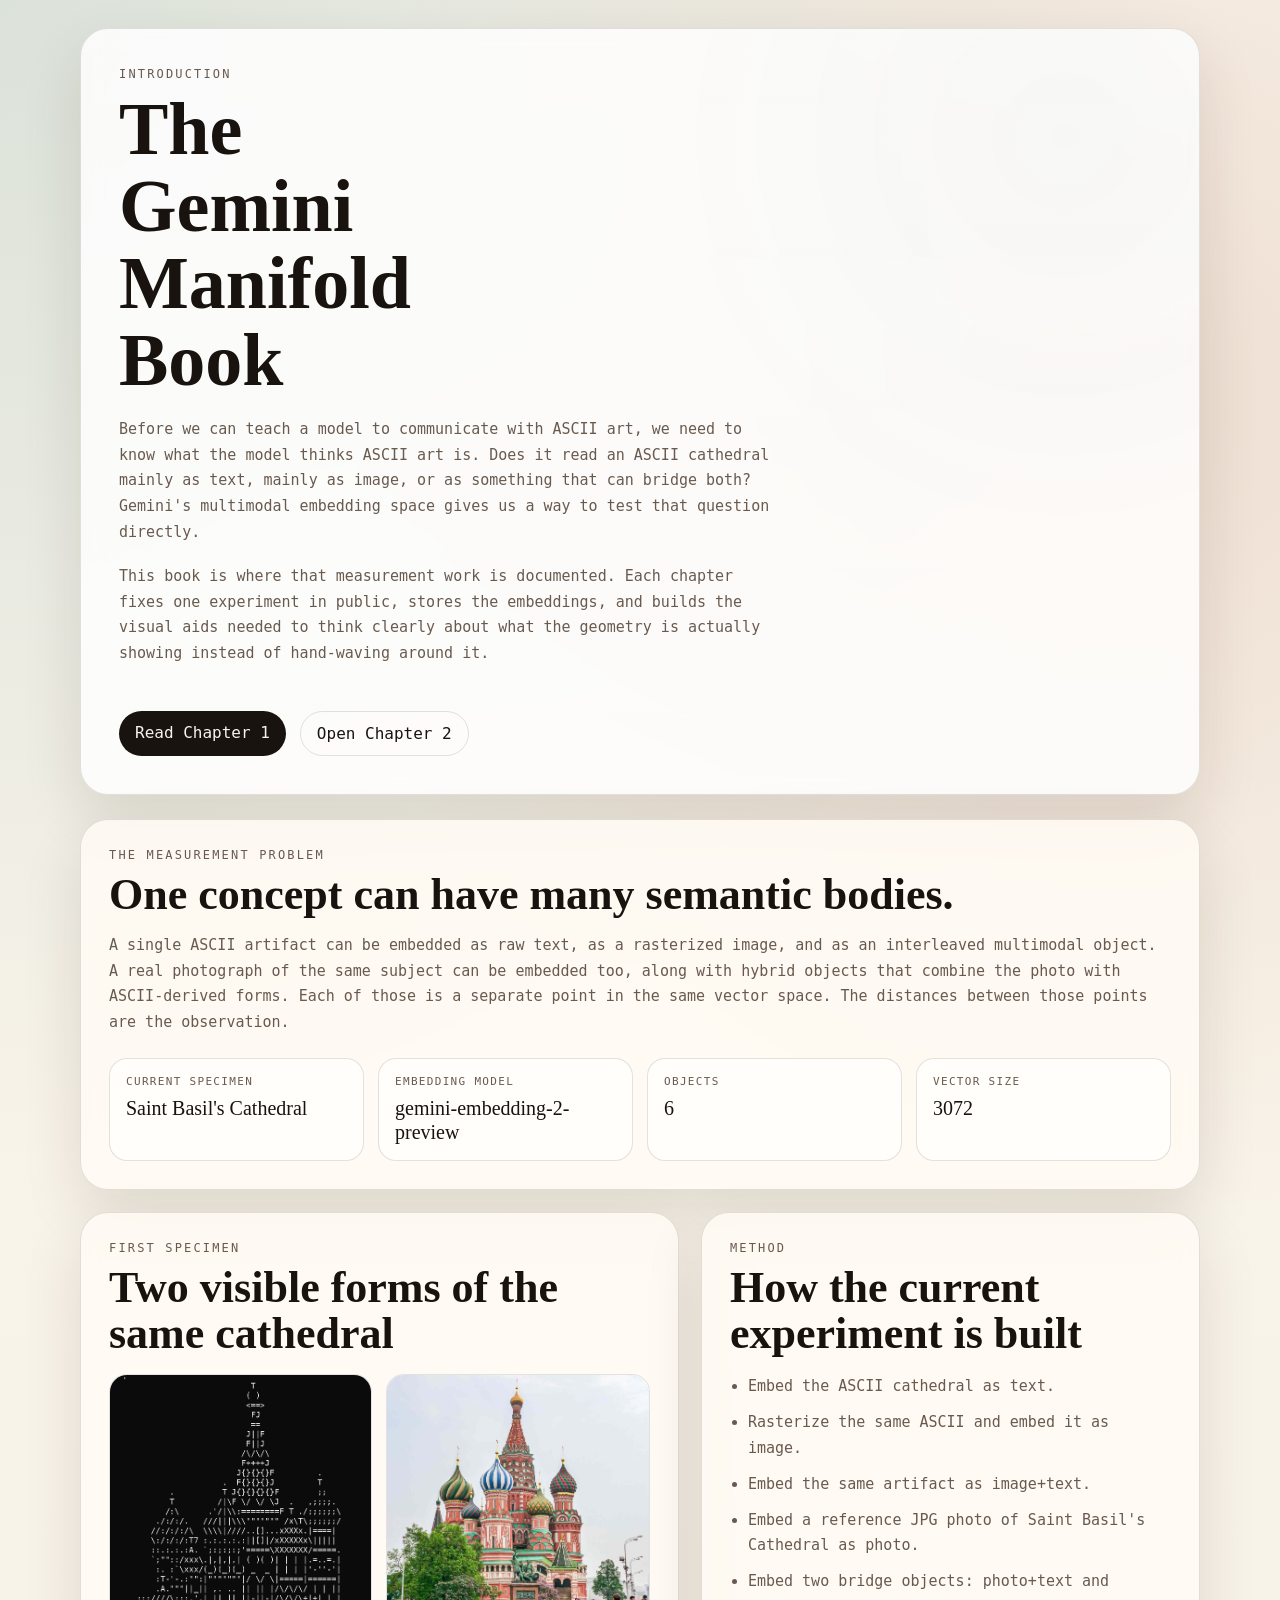
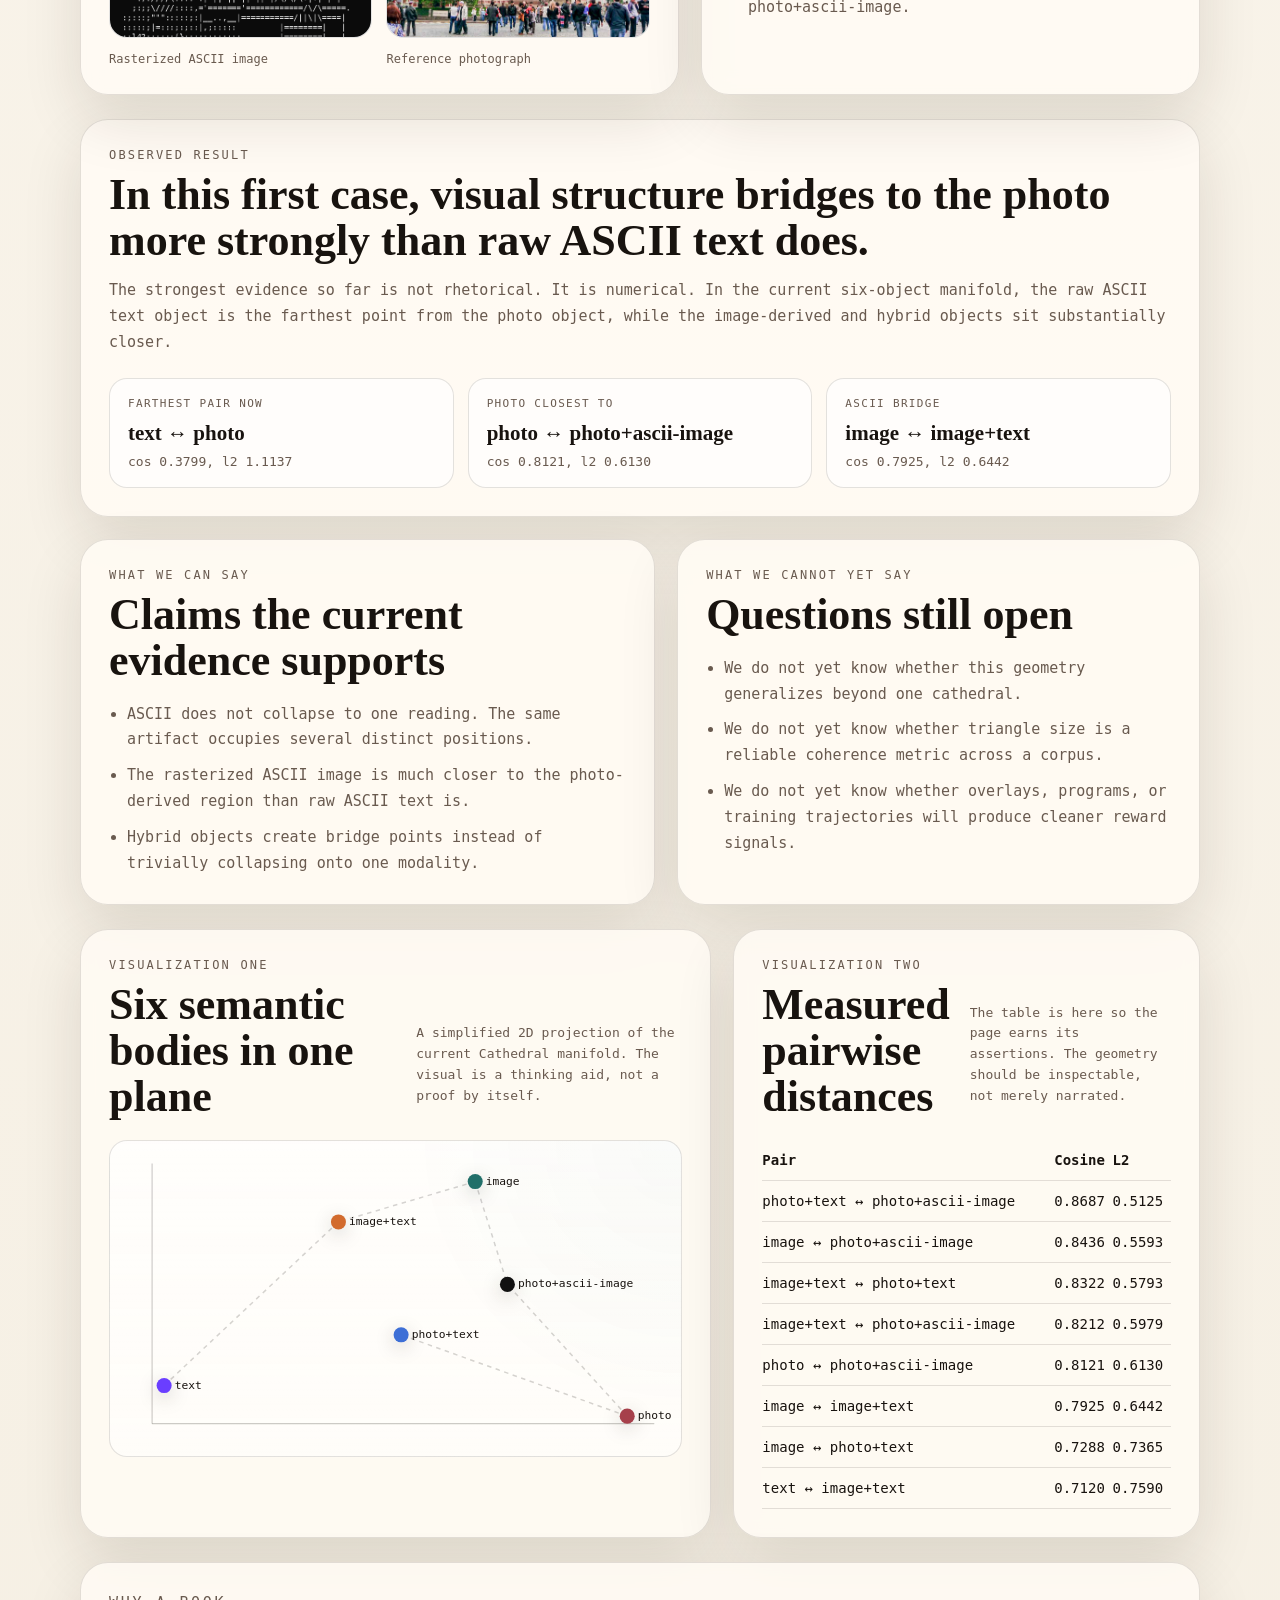
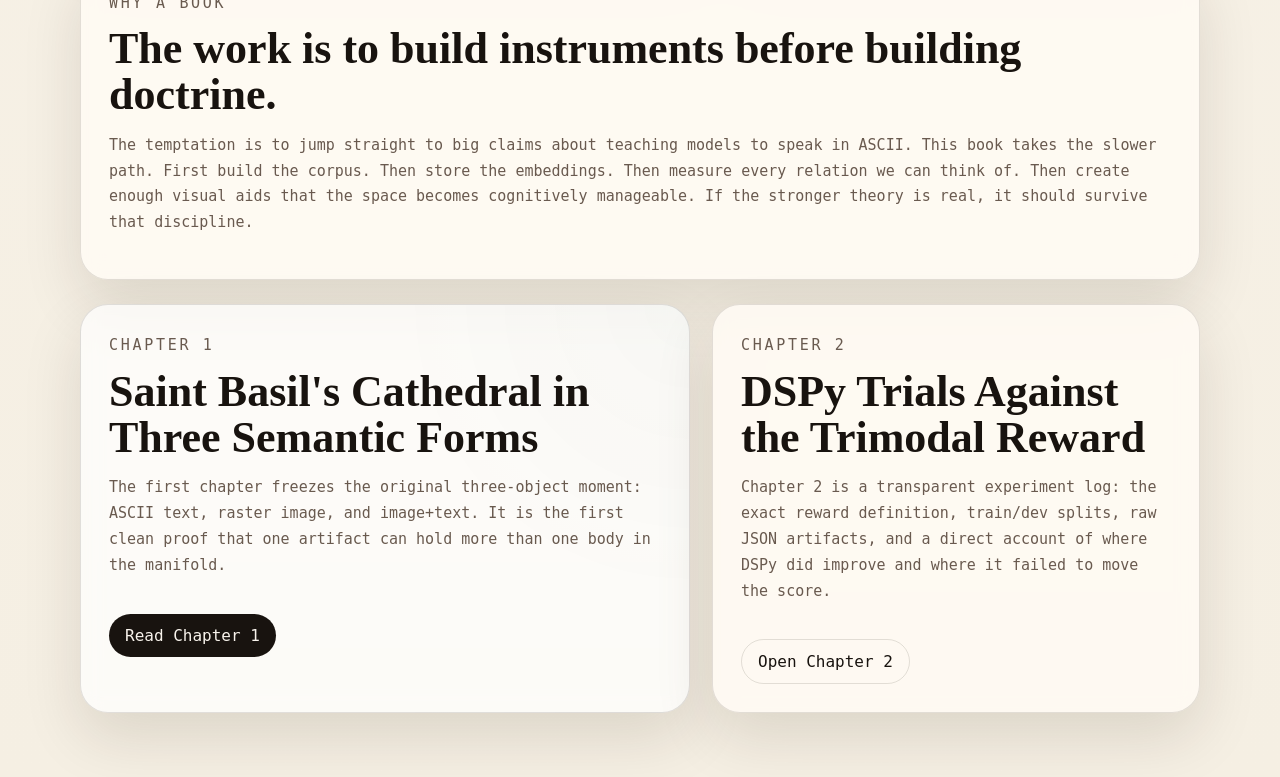
==== commit 1441d621: "Publish DSPy trimodal experiment log" ====
--- a/frontend/index.html
+++ b/frontend/index.html
@@ -192,10 +192,10 @@
 
       <article class="chapter-card">
         <p class="eyebrow">Chapter 2</p>
-        <h2>The Next Experiment</h2>
+        <h2>DSPy Trials Against the Trimodal Reward</h2>
         <p>
-          The placeholder now points toward the next expansion: more objects, overlays, and a better map of what semantic coherence
-          really looks like when ASCII starts competing with photographs.
+          Chapter 2 is a transparent experiment log: the exact reward definition, train/dev splits, raw JSON artifacts, and a direct
+          account of where DSPy did improve and where it failed to move the score.
         </p>
         <a class="chapter-link secondary" href="./chapter-2/">Open Chapter 2</a>
       </article>
--- a/frontend/book.css
+++ b/frontend/book.css
@@ -321,6 +321,50 @@
   margin-top: 24px;
 }
 
+.log-grid {
+  display: grid;
+  grid-template-columns: 1fr 1fr;
+  gap: 22px;
+  margin-top: 24px;
+}
+
+.log-panel {
+  background: var(--paper);
+  border: 1px solid var(--line);
+  border-radius: 28px;
+  box-shadow: var(--shadow);
+  padding: 28px;
+}
+
+.summary-table {
+  width: 100%;
+  margin-top: 18px;
+  border-collapse: collapse;
+  font-family: "DejaVu Sans Mono", "Liberation Mono", monospace;
+  font-size: 14px;
+}
+
+.summary-table th,
+.summary-table td {
+  padding: 12px 0;
+  text-align: left;
+  border-bottom: 1px solid var(--line);
+  color: var(--muted);
+}
+
+.mono-block {
+  margin: 14px 0 0;
+  padding: 14px;
+  border-radius: 16px;
+  background: rgba(20, 20, 20, 0.96);
+  color: #ececec;
+  font-family: "DejaVu Sans Mono", "Liberation Mono", monospace;
+  font-size: 12px;
+  line-height: 1.5;
+  white-space: pre-wrap;
+  overflow-wrap: anywhere;
+}
+
 .chapter-card,
 .manifesto-panel {
   padding: 28px;
@@ -362,6 +406,7 @@
   .instrument-grid,
   .evidence-grid,
   .viz-grid,
+  .log-grid,
   .library {
     grid-template-columns: 1fr;
   }
@@ -384,7 +429,8 @@
   .chapter-card,
   .manifesto-panel,
   .instrument-card,
-  .viz-card {
+  .viz-card,
+  .log-panel {
     padding: 22px;
     border-radius: 22px;
   }
